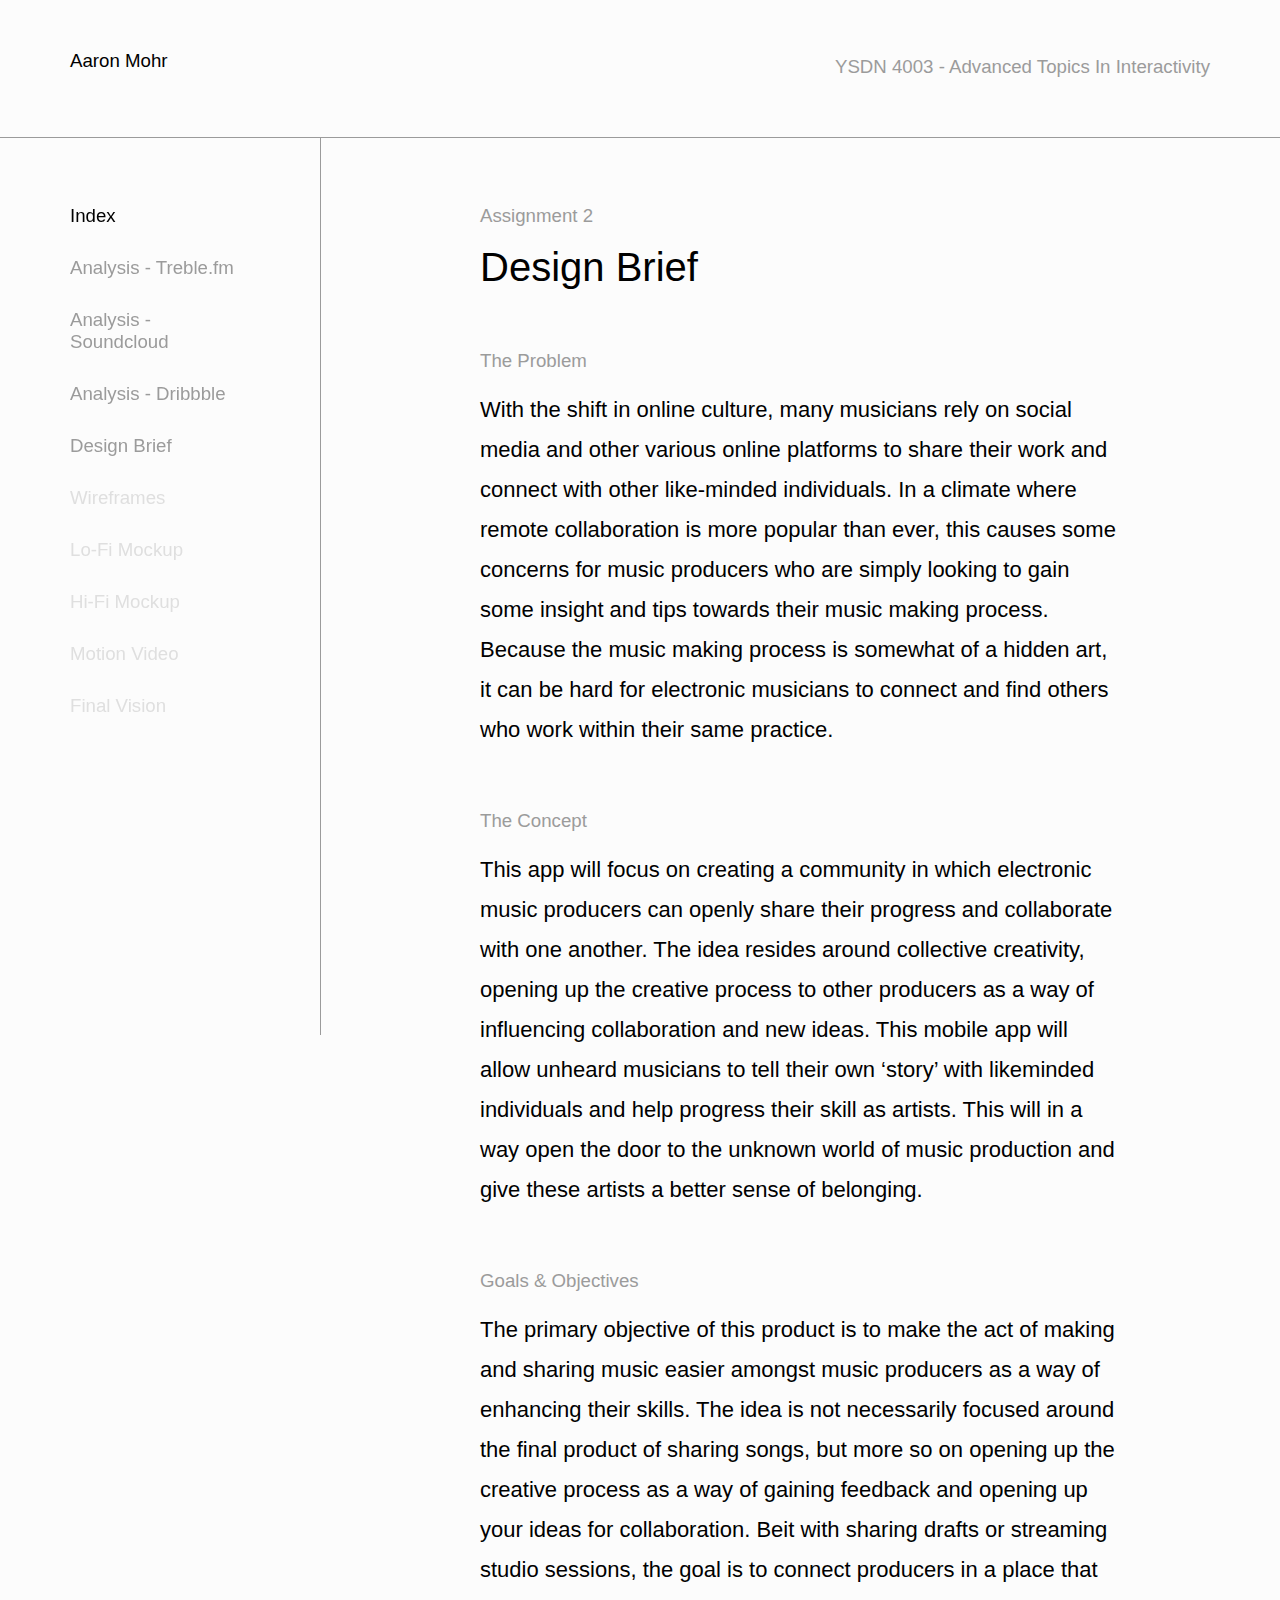
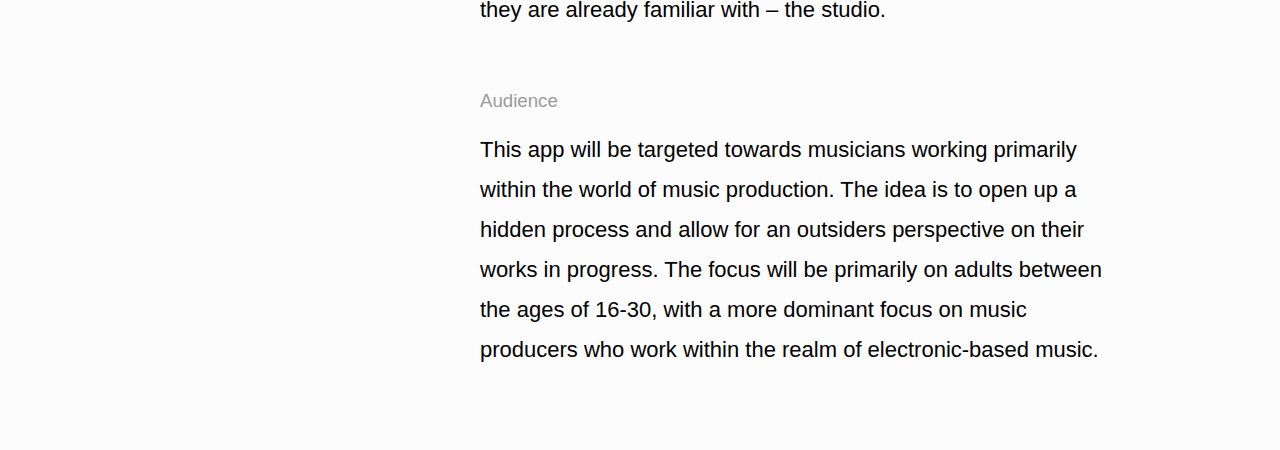
==== pages/brief.html @ cc5bd504 "Site Push" ====
<!DOCTYPE html>
<html>
<head>
<meta charset="UTF-8">
<title>YSDN 4009 - Aaron Mohr</title>
<link rel="stylesheet" type="text/css" href="../css/styles.css">
</head>

<body>
    
    <nav>
        <a href="../index.html"><h2 class="title">Aaron Mohr</h2></a>
        <h3>YSDN 4003 - Advanced Topics In Interactivity</h3>
    </nav>
    
    <div class="spacer"></div>
    
    <div class="index">
        
        <h4>Index</h4>
        
        <ul>
            <li><a href="treblefm.html">Analysis - Treble.fm</a></li>
            <li><a href="soundcloud.html">Analysis - Soundcloud</a></li>
            <li><a href="dribbble.html">Analysis - Dribbble</a></li>
            <li><a href="brief.html">Design Brief</a></li>
            <li>Wireframes</li>
            <li>Lo-Fi Mockup</li>
            <li>Hi-Fi Mockup</li>
            <li>Motion Video</li>
            <li>Final Vision</li>
        </ul>
    </div>
    
    <div class="scroll">
    
        <div class="assignment-page">
            <h4>Assignment 2</h4>
            <h1 class="brief">Design Brief</h1>
        
            <h4>The Problem</h4>
            
            <p class="brief">With the shift in online culture, many musicians rely on social media and other various online platforms to share their work and connect with other like-minded individuals. In a climate where remote collaboration is more popular than ever, this causes some concerns for music producers who are simply looking to gain some insight and tips towards their music making process. Because the music making process is somewhat of a hidden art, it can be hard for electronic musicians to connect and find others who work within their same practice.</p>
            
            <h4>The Concept</h4>
            
            <p class="brief">This app will focus on creating a community in which electronic music producers can openly share their progress and collaborate with one another. The idea resides around collective creativity, opening up the creative process to other producers as a way of influencing collaboration and new ideas. This mobile app will allow unheard musicians to tell their own ‘story’ with likeminded individuals and help progress their skill as artists. This will in a way open the door to the unknown world of music production and give these artists a better sense of belonging.</p>
            
            <h4>Goals &amp; Objectives</h4>
            
            <p class="brief">The primary objective of this product is to make the act of making and sharing music easier amongst music producers as a way of enhancing their skills. The idea is not necessarily focused around the final product of sharing songs, but more so on opening up the creative process as a way of gaining feedback and opening up your ideas for collaboration. Beit with sharing drafts or streaming studio sessions, the goal is to connect producers in a place that they are already familiar with – the studio.</p>
            
            <h4>Audience</h4>
            
            <p>This app will be targeted towards musicians working primarily within the world of music production. The idea is to open up a hidden process and allow for an outsiders perspective on their works in progress. The focus will be primarily on adults between the ages of 16-30, with a more dominant focus on music producers who work within the realm of electronic-based music.</p>

        </div>
        
    </div>
    
    <footer></footer>
    
</body>

<script src="https://ajax.googleapis.com/ajax/libs/jquery/3.1.1/jquery.min.js"></script>
<script src="js/main.js"></script>
</html>
---- css/styles.css ----
* {
    margin: 0;
    padding: 0;
    font-family: "Graphik",sans-serif;
    font-weight: 400;
}

html body {
    background-color: #FCFCFC;
}

nav {
    padding: 50px 0px;
    top: 0;
    width: 100%;
    border-bottom: 1px solid #9B9B9B;
}

a {
    text-decoration: none;
}

a h1 {
    color: black;
}

h1 {
    font-size: 30pt;
}

a h2 {
    color: black;
}

h2 {
    text-align: center;
    font-size: 26pt;
    margin-bottom: 15px;
}

h3 {
    font-size: 18pt;
    text-align: center;
    line-height: 26pt;
    color: #9B9B9B;
}

h4 {
    font-size: 18pt;
     color: #9B9B9B;
    margin-bottom: 18px;
}

.assignment {
    padding: 40px 20px;
    border-bottom: 1px solid #9B9B9B;
}

.assignment-page {
    padding: 40px 20px;
    border-bottom: 1px solid #9B9B9B;
}

/* Desktop Styles */

@media (min-width: 48em) {
    
    h2 {
        text-align: left;
        font-size: 14pt;
        margin-left: 70px;
        float: left;
    }
    
    a h2: hover {
        text-decoration:underline;
    }
    
    h3 {
        text-align: right;
        font-size: 14pt;
        margin-right: 70px;
    }
    
    h4 {
        font-size: 14pt;
    }
    
    p {
        font-size: 22px;
        line-height: 30pt;
        margin-bottom: 30px;
    }
    
    p a {
        color: black;
        text-decoration: underline;
    }
    
    p a:hover {
        color: #9B9B9B;
    }
    
    nav {
        position: fixed;
        background-color: #FCFCFC;
        z-index: 100;
    }
    
    .spacer {
        width: 100%;
        height: 135px;
    }
    
    .index {
        width: 25%;
        height: 100%;
        position: fixed;
        border-right: 1px solid #9B9B9B;
    }
    
    .index h4 {
        color: black;
        margin: 70px 70px 30px 70px;
    }
    
    .index ul {
        margin: 0px 70px;
        list-style: none;
    }
    
    .index ul li {
        color: #DFDFDF;
        margin-bottom: 30px;
        font-size: 14pt;
    }
    
    .index ul li a {
        color: #9B9B9B
    }
    
    .index ul li a:hover {
        text-decoration: underline;
    }
    
    .scroll {
        width: 75%;
        float: right;
    }
    
    .assignment {
        padding: 40px 60px;
    }
    
    a .assignment:hover {
        background-color: #F4F4F4;
    }
    
    .assignment-page {
        padding: 70px 160px 50px;
        border-bottom: 0px;
    }
    
    .brief {
        margin-bottom: 60px;
    }
    
    .header {
        margin: 50px 0px;
        width: 100%;
    }
    
    .header img, .screens img {
        max-width: 100%;
        height: auto;
    }
    
    .screens {
        margin: 50px 0px;
        width: 100%;
    }
    
    .dead h1, .dead h4, .index .dead ul li  {
        color: #DFDFDF;
    }
    
}
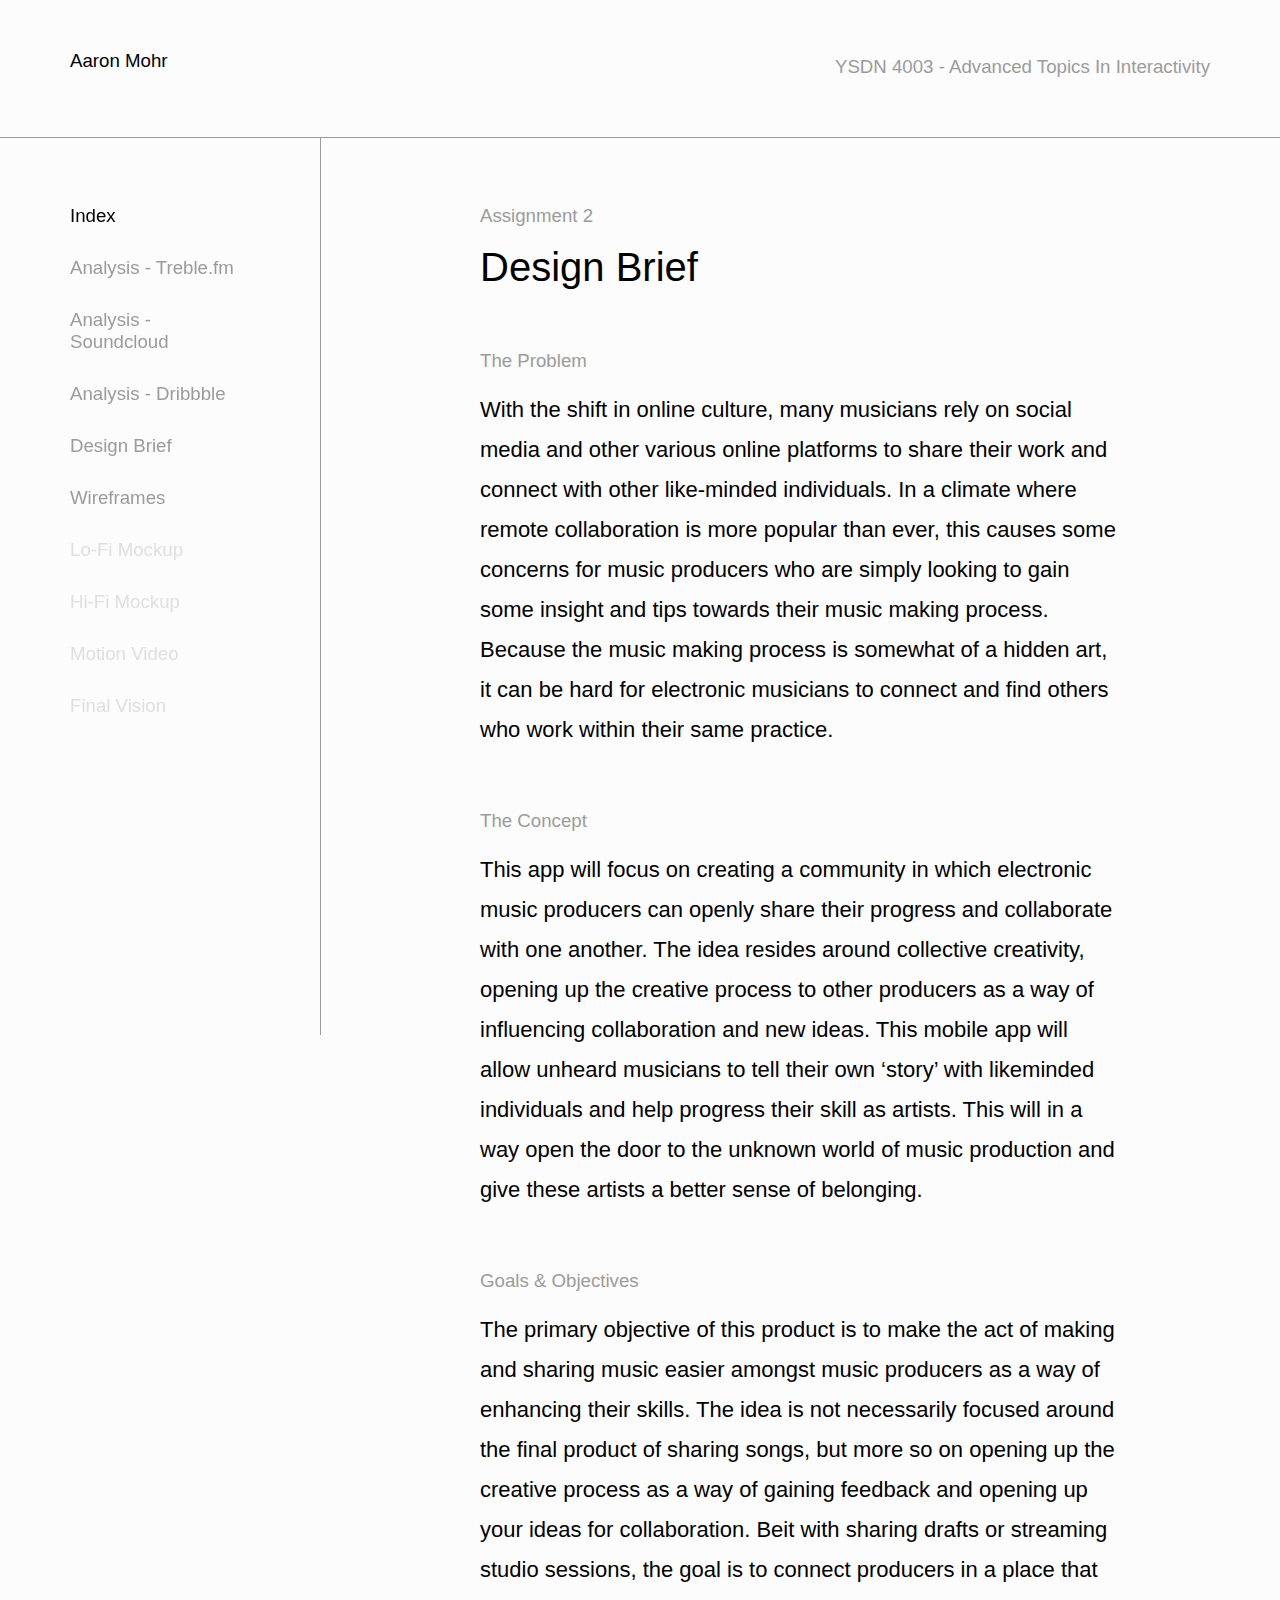
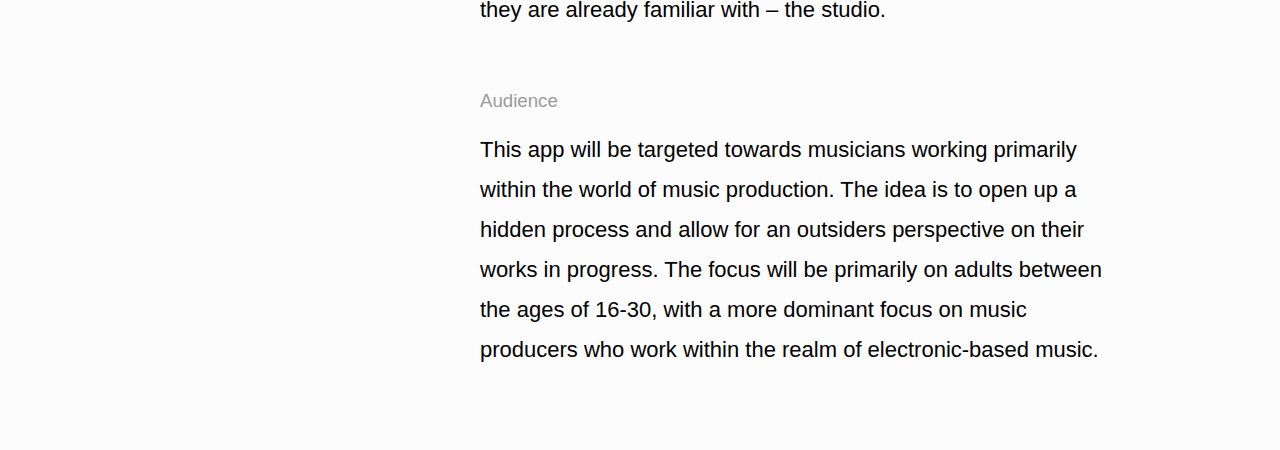
==== commit f5127b44: "Wireframe Page" ====
--- a/pages/brief.html
+++ b/pages/brief.html
@@ -24,7 +24,7 @@
             <li><a href="soundcloud.html">Analysis - Soundcloud</a></li>
             <li><a href="dribbble.html">Analysis - Dribbble</a></li>
             <li><a href="brief.html">Design Brief</a></li>
-            <li>Wireframes</li>
+            <li><a href="wireframes.html">Wireframes</a></li>
             <li>Lo-Fi Mockup</li>
             <li>Hi-Fi Mockup</li>
             <li>Motion Video</li>
--- a/css/styles.css
+++ b/css/styles.css
@@ -1,3 +1,8 @@
+@font-face {
+font-family: "Graphik";
+src: url("fonts/Graphik-Regular.otf");
+}
+
 * {
     margin: 0;
     padding: 0;
@@ -165,16 +170,34 @@
         margin-bottom: 60px;
     }
     
+    .two-column {
+        display: flex;
+        width: 100%;
+        margin: 50px 0px 70px 0px;
+    }
+    
     .header {
         margin: 50px 0px;
         width: 100%;
     }
     
-    .header img, .screens img {
+    .header img, .screens img, .left img {
         max-width: 100%;
         height: auto;
     }
     
+    .left {
+        max-width: 35%;
+        height: auto;
+        float: left;
+        margin-right: 5%;
+    }
+    
+    .right {
+        width: 65%;
+        float: right;
+    }
+    
     .screens {
         margin: 50px 0px;
         width: 100%;
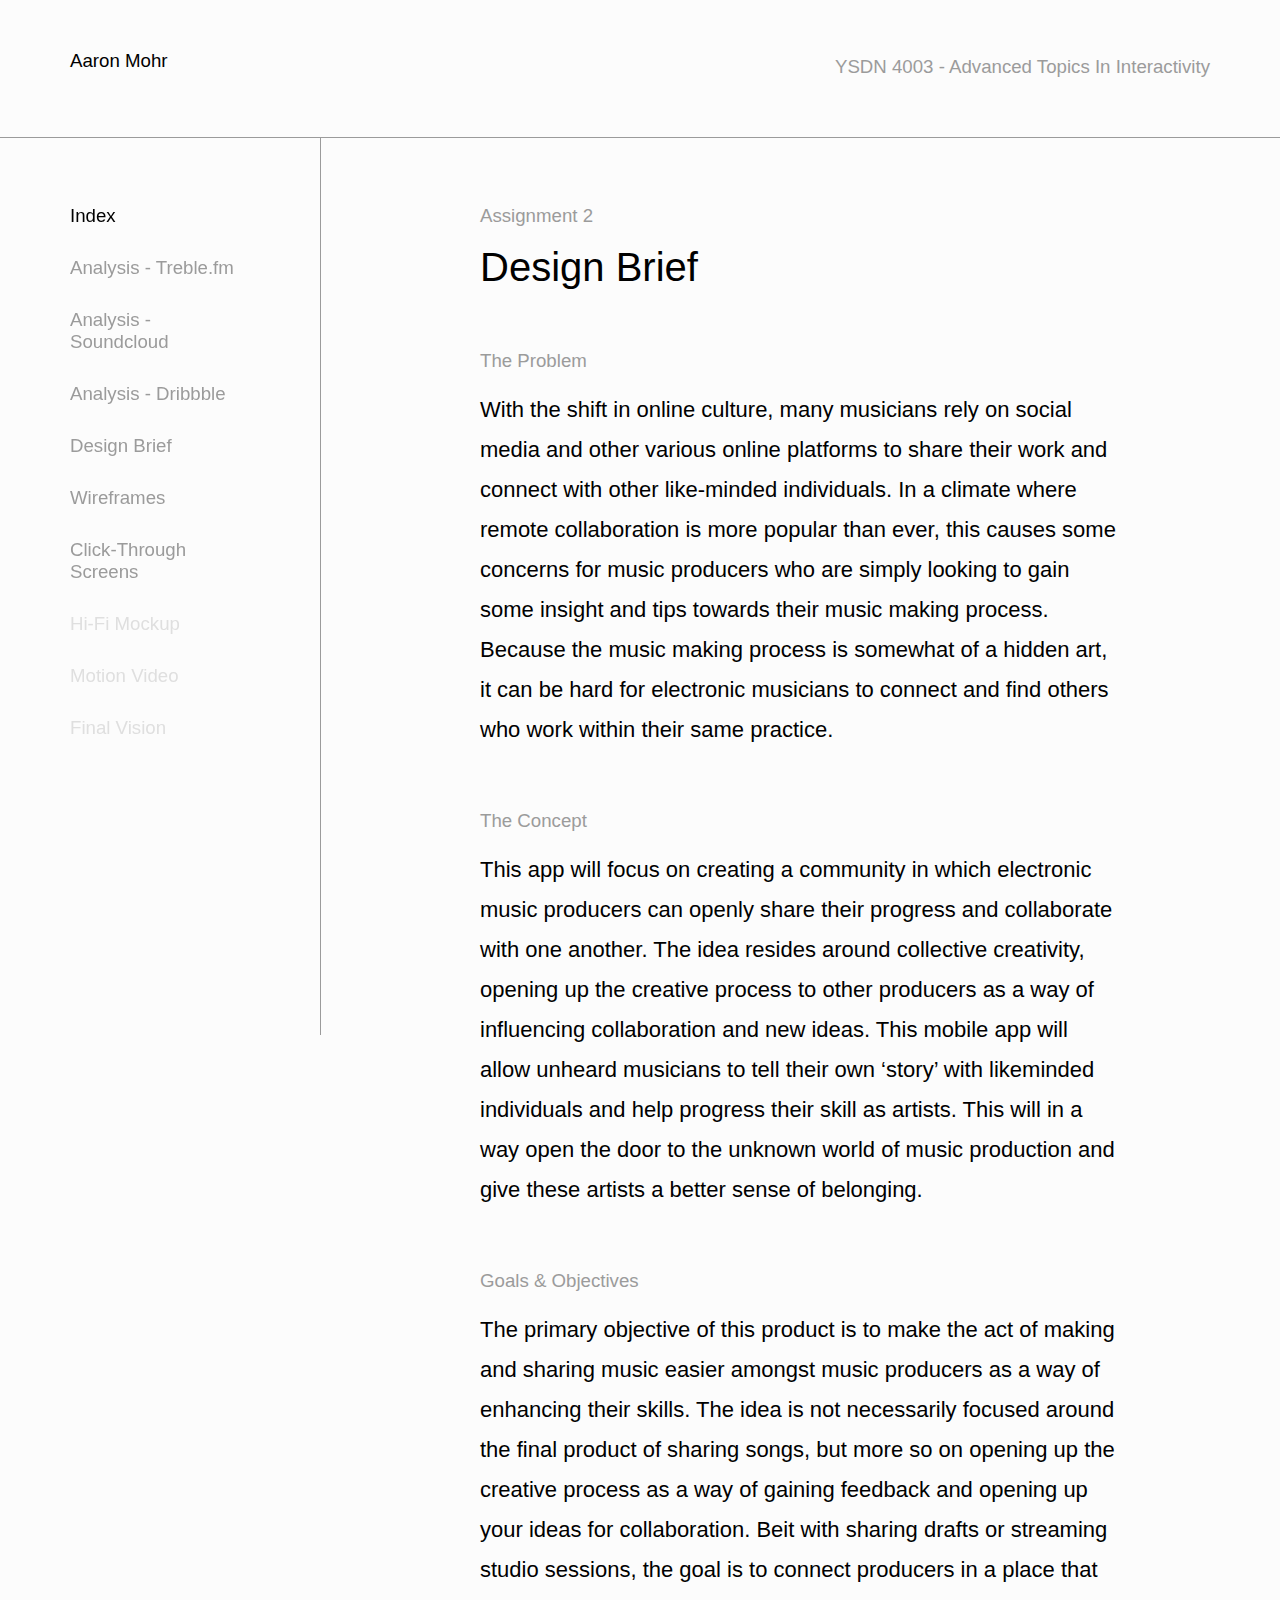
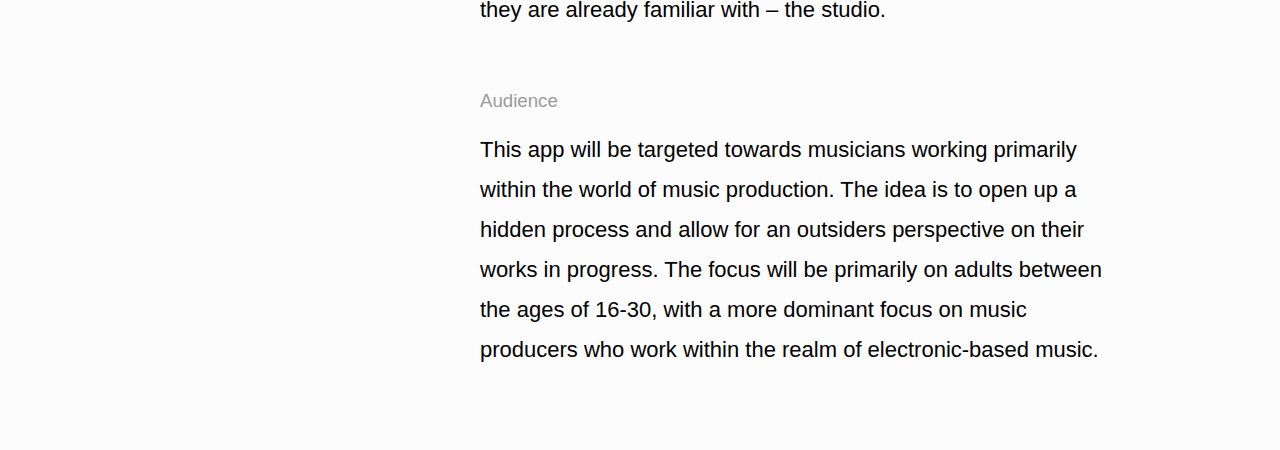
==== commit 6acfa7fe: "Click Through Update" ====
--- a/pages/brief.html
+++ b/pages/brief.html
@@ -25,7 +25,7 @@
             <li><a href="dribbble.html">Analysis - Dribbble</a></li>
             <li><a href="brief.html">Design Brief</a></li>
             <li><a href="wireframes.html">Wireframes</a></li>
-            <li>Lo-Fi Mockup</li>
+            <li><a href="click-through.html">Click-Through Screens</a></li>
             <li>Hi-Fi Mockup</li>
             <li>Motion Video</li>
             <li>Final Vision</li>
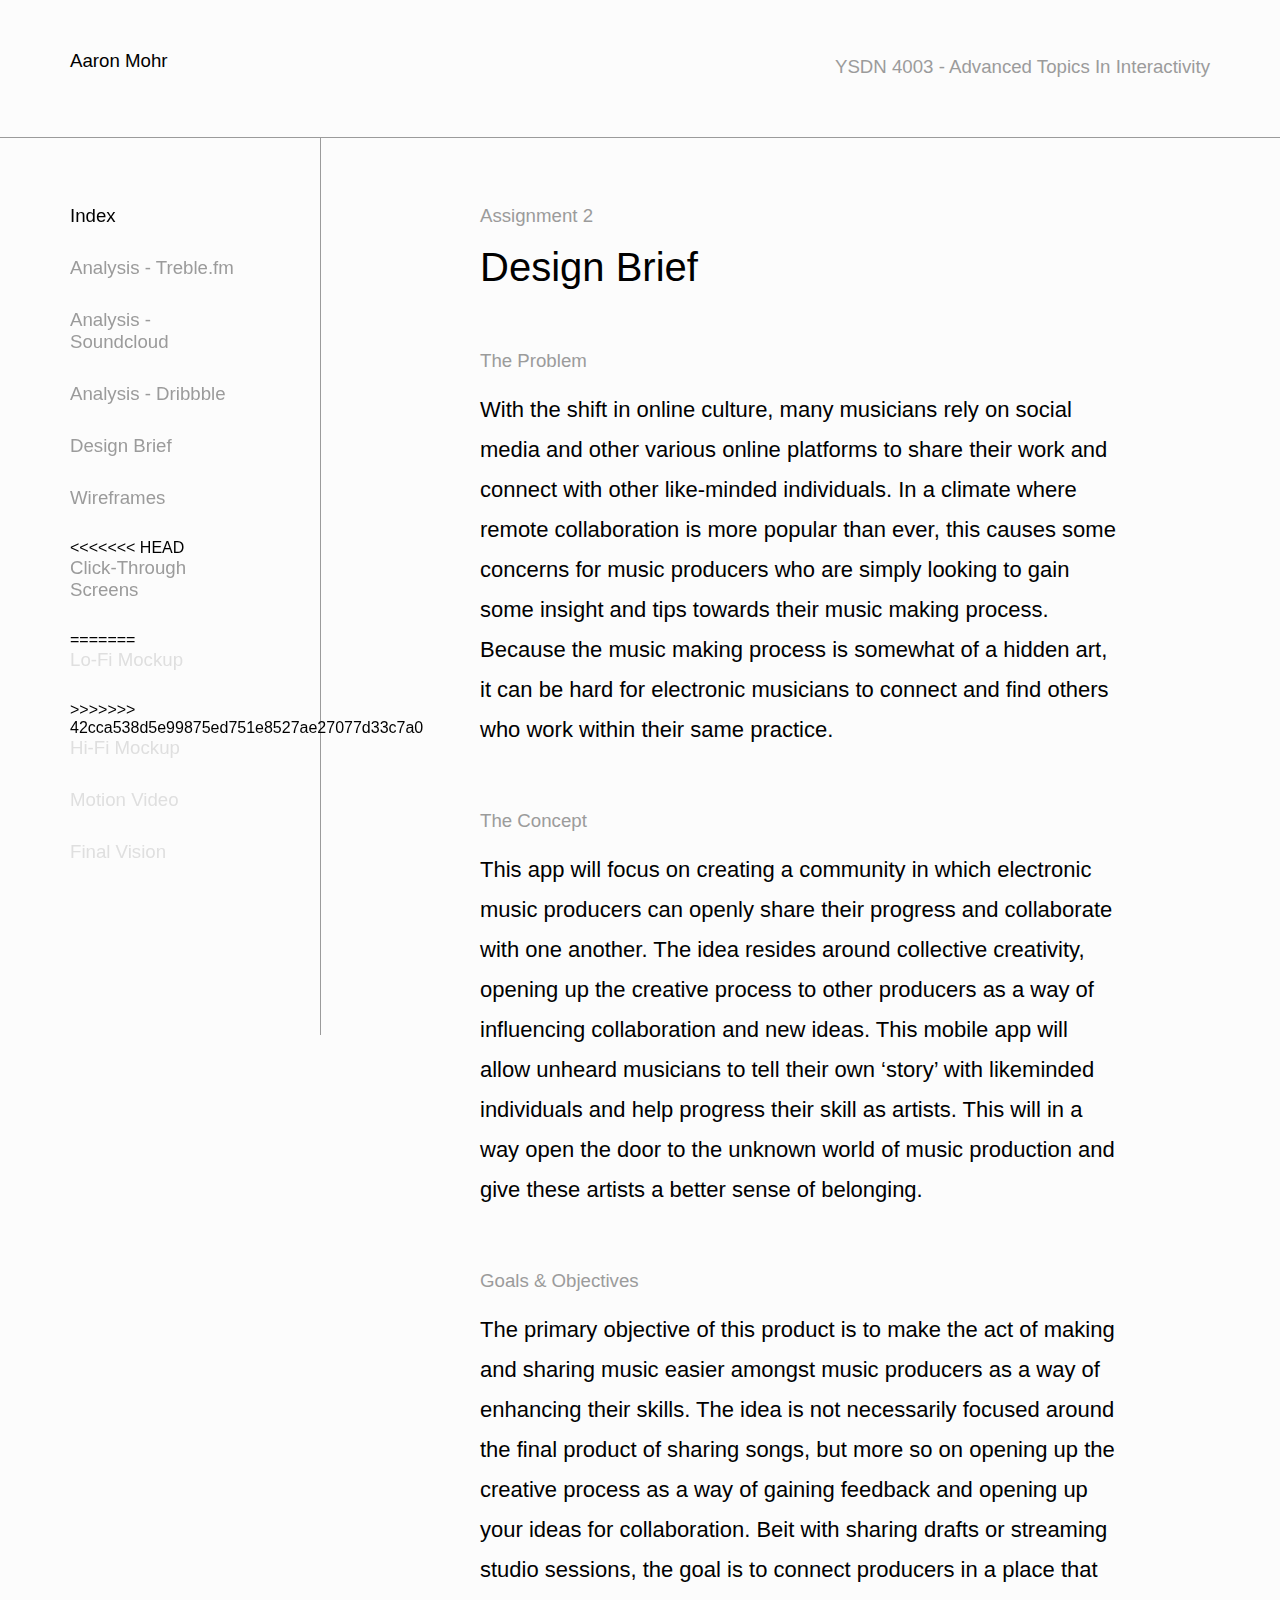
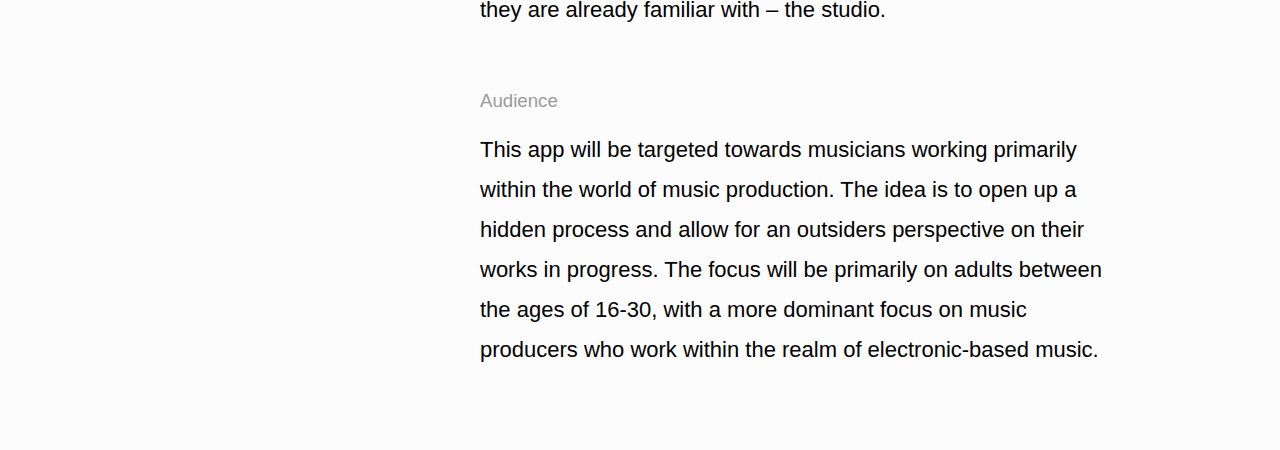
==== commit a46b7536: "Merge branch 'gh-pages' of https://github.com/aaronmohr/ysdn4003 into gh-pages" ====
--- a/pages/brief.html
+++ b/pages/brief.html
@@ -25,7 +25,11 @@
             <li><a href="dribbble.html">Analysis - Dribbble</a></li>
             <li><a href="brief.html">Design Brief</a></li>
             <li><a href="wireframes.html">Wireframes</a></li>
+<<<<<<< HEAD
             <li><a href="click-through.html">Click-Through Screens</a></li>
+=======
+            <li>Lo-Fi Mockup</li>
+>>>>>>> 42cca538d5e99875ed751e8527ae27077d33c7a0
             <li>Hi-Fi Mockup</li>
             <li>Motion Video</li>
             <li>Final Vision</li>
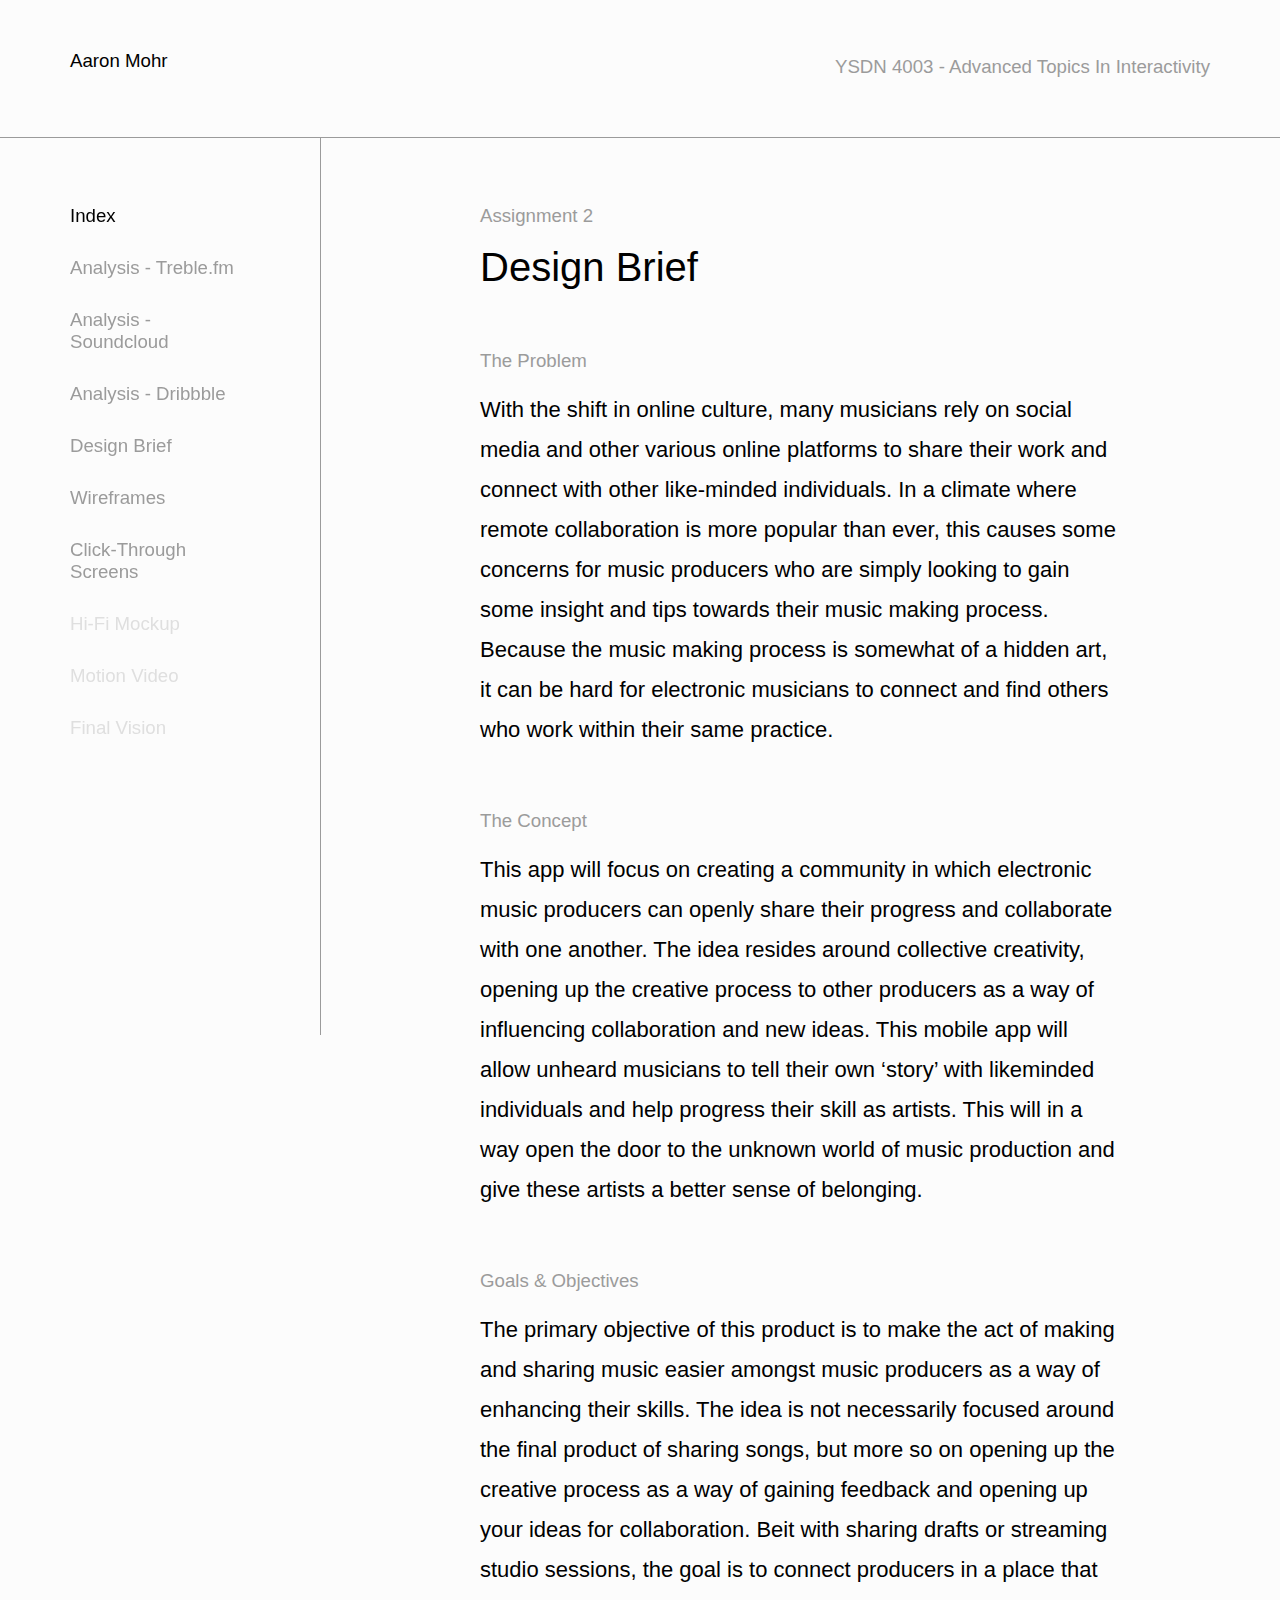
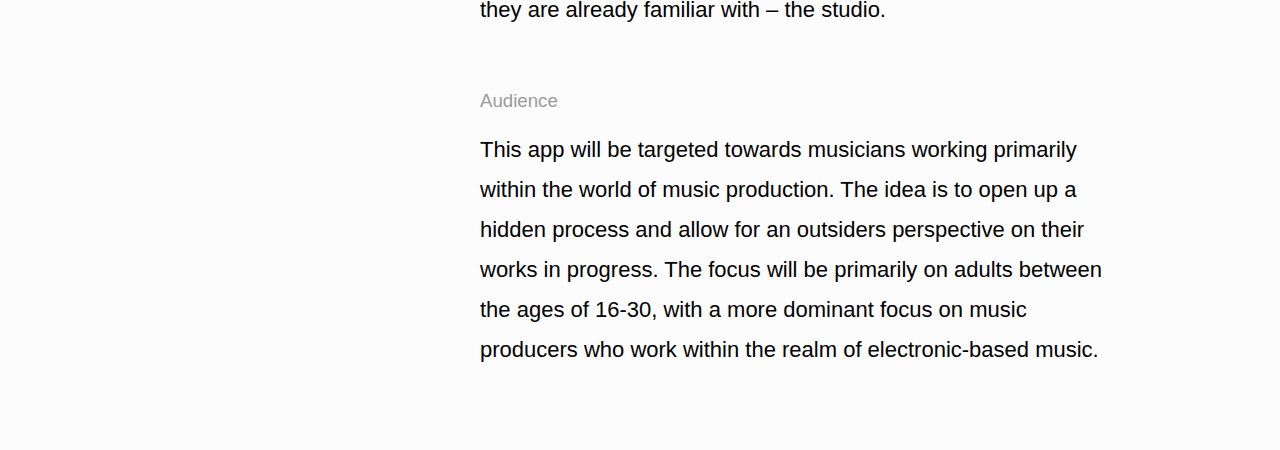
==== commit 51dfea6b: "Remove Merge" ====
--- a/pages/brief.html
+++ b/pages/brief.html
@@ -25,11 +25,7 @@
             <li><a href="dribbble.html">Analysis - Dribbble</a></li>
             <li><a href="brief.html">Design Brief</a></li>
             <li><a href="wireframes.html">Wireframes</a></li>
-<<<<<<< HEAD
             <li><a href="click-through.html">Click-Through Screens</a></li>
-=======
-            <li>Lo-Fi Mockup</li>
->>>>>>> 42cca538d5e99875ed751e8527ae27077d33c7a0
             <li>Hi-Fi Mockup</li>
             <li>Motion Video</li>
             <li>Final Vision</li>
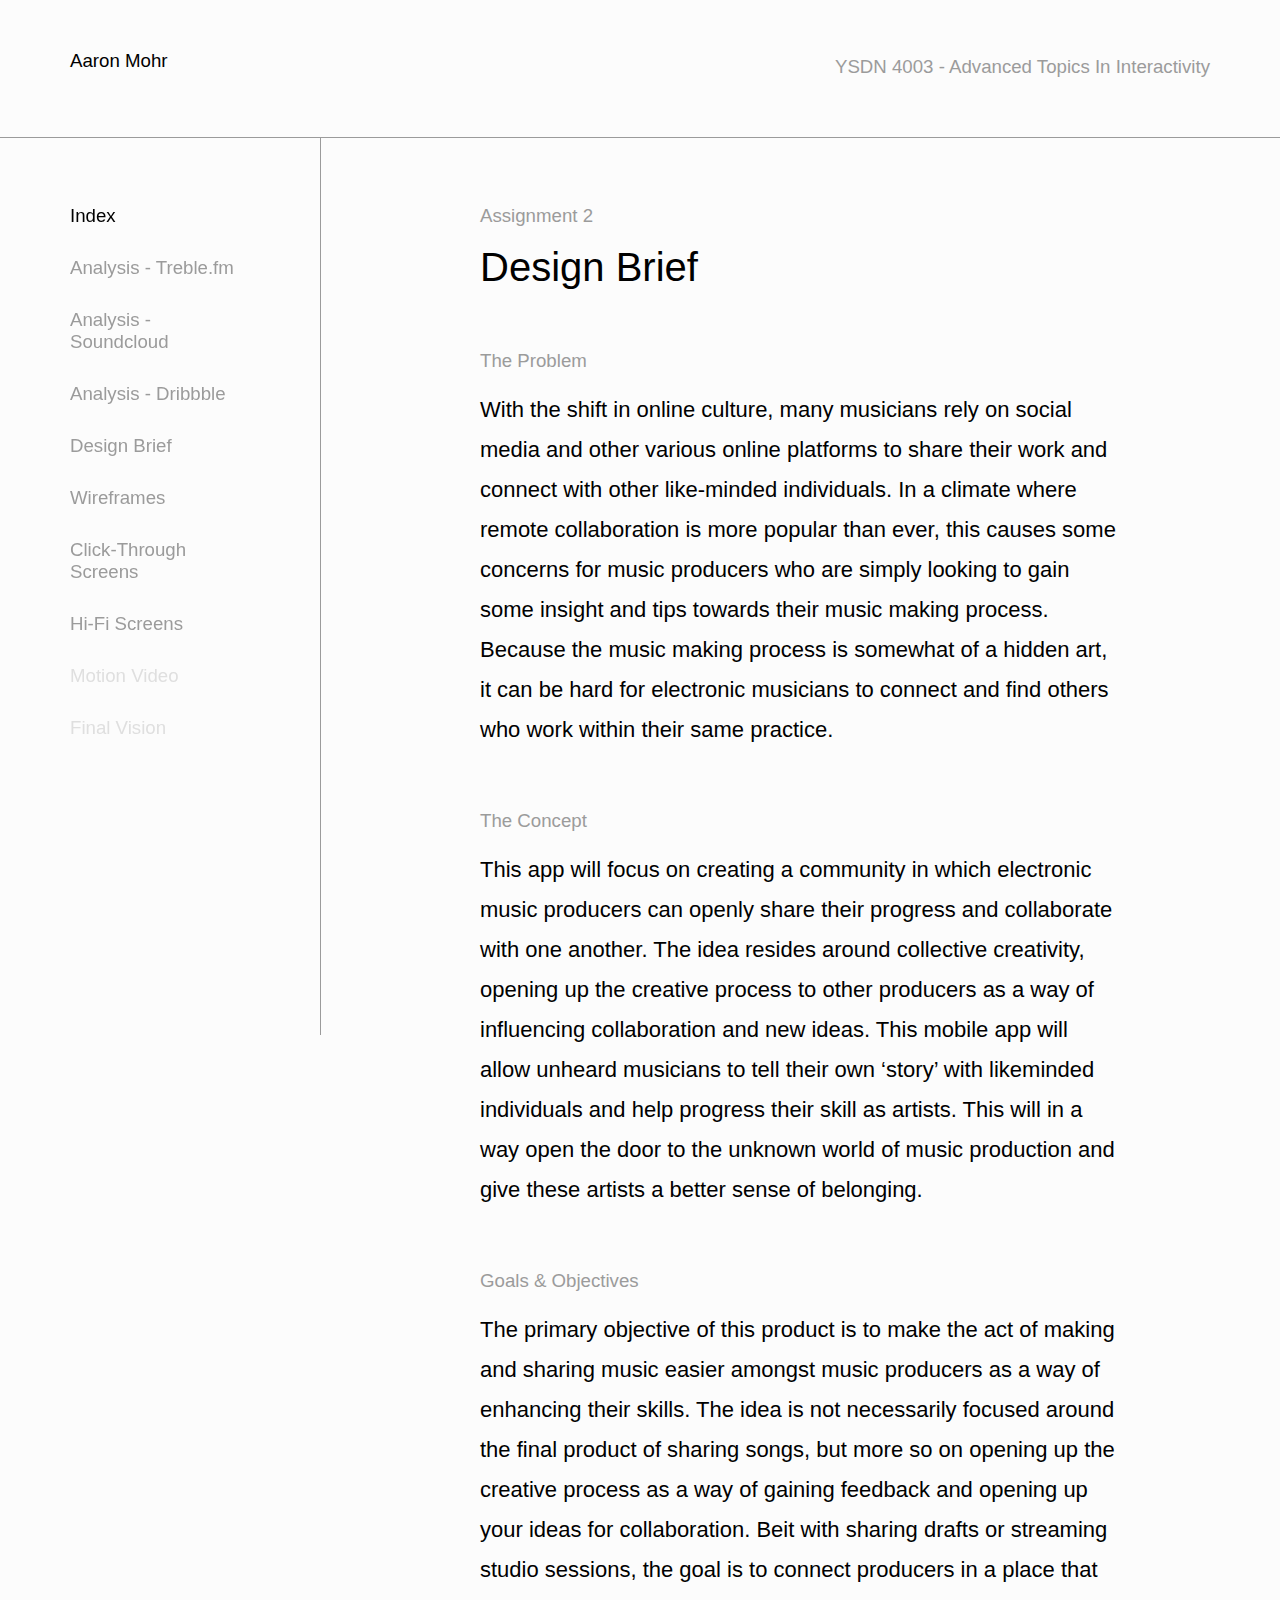
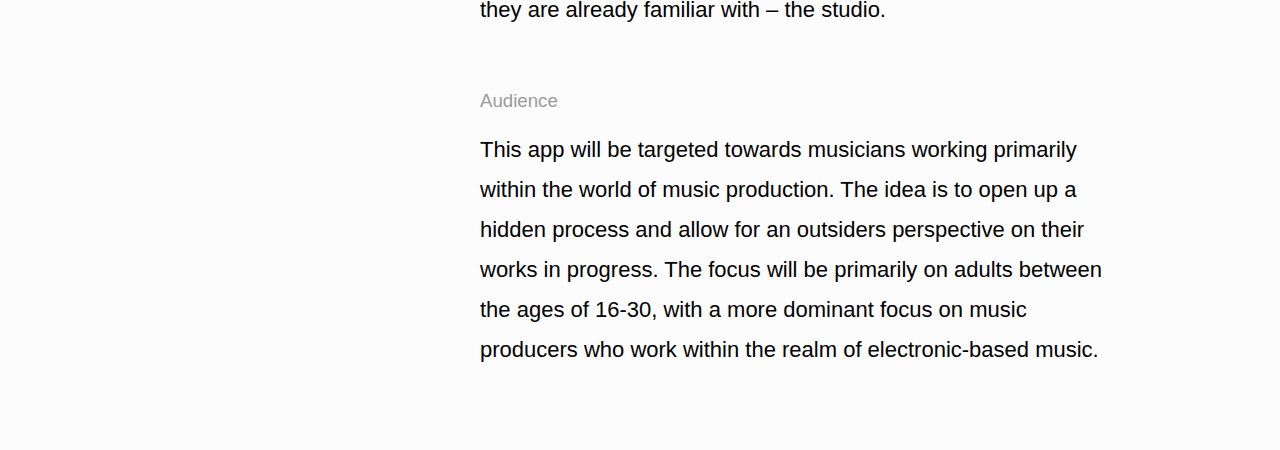
==== commit 6ecd4728: "Hi-Fi Page" ====
--- a/pages/brief.html
+++ b/pages/brief.html
@@ -26,7 +26,7 @@
             <li><a href="brief.html">Design Brief</a></li>
             <li><a href="wireframes.html">Wireframes</a></li>
             <li><a href="click-through.html">Click-Through Screens</a></li>
-            <li>Hi-Fi Mockup</li>
+            <li><a href="hi-fi.html">Hi-Fi Screens</a></li>
             <li>Motion Video</li>
             <li>Final Vision</li>
         </ul>
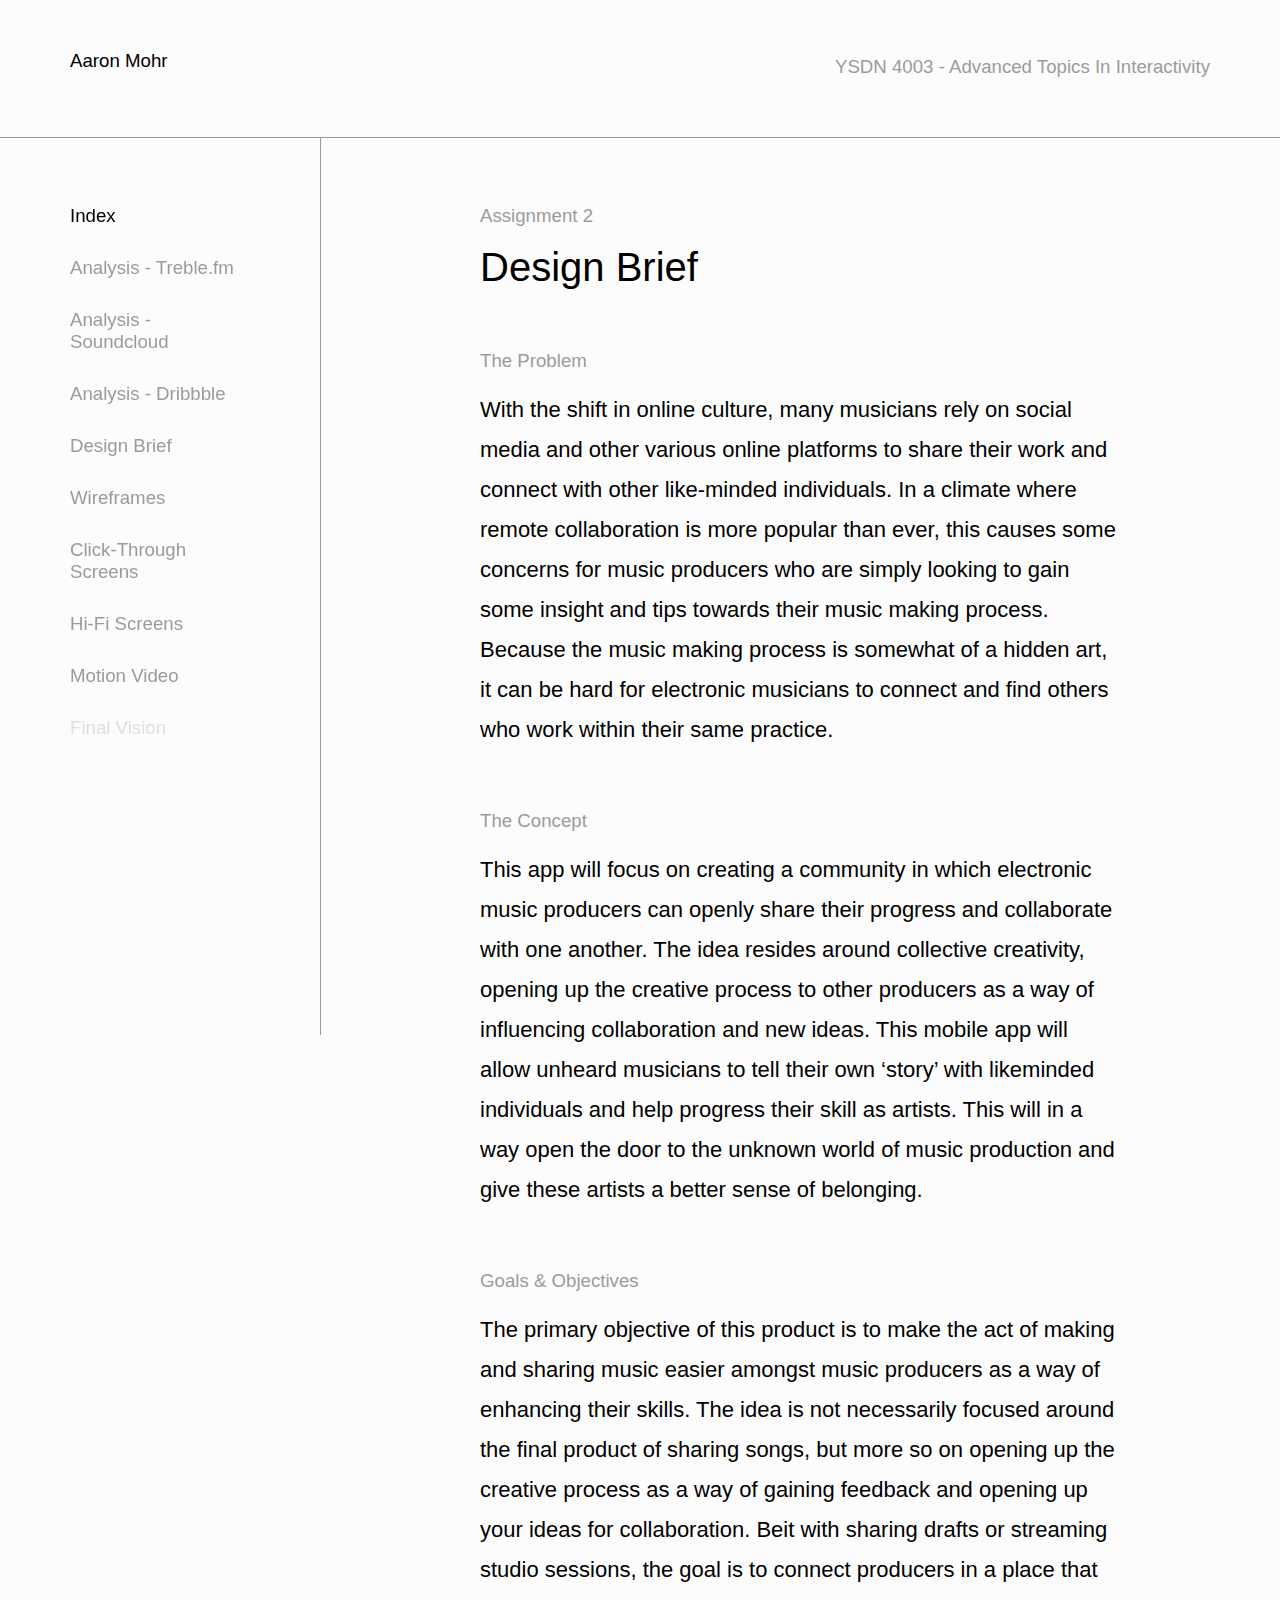
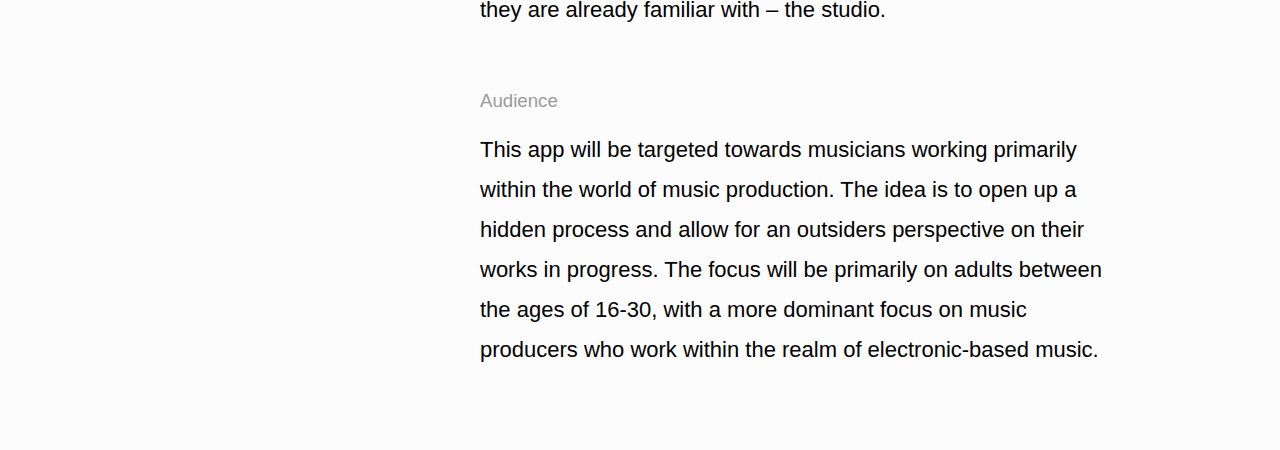
==== commit 856590bd: "Motion Video Draft" ====
--- a/pages/brief.html
+++ b/pages/brief.html
@@ -27,7 +27,7 @@
             <li><a href="wireframes.html">Wireframes</a></li>
             <li><a href="click-through.html">Click-Through Screens</a></li>
             <li><a href="hi-fi.html">Hi-Fi Screens</a></li>
-            <li>Motion Video</li>
+            <li><a href="motion.html">Motion Video</a></li>
             <li>Final Vision</li>
         </ul>
     </div>
